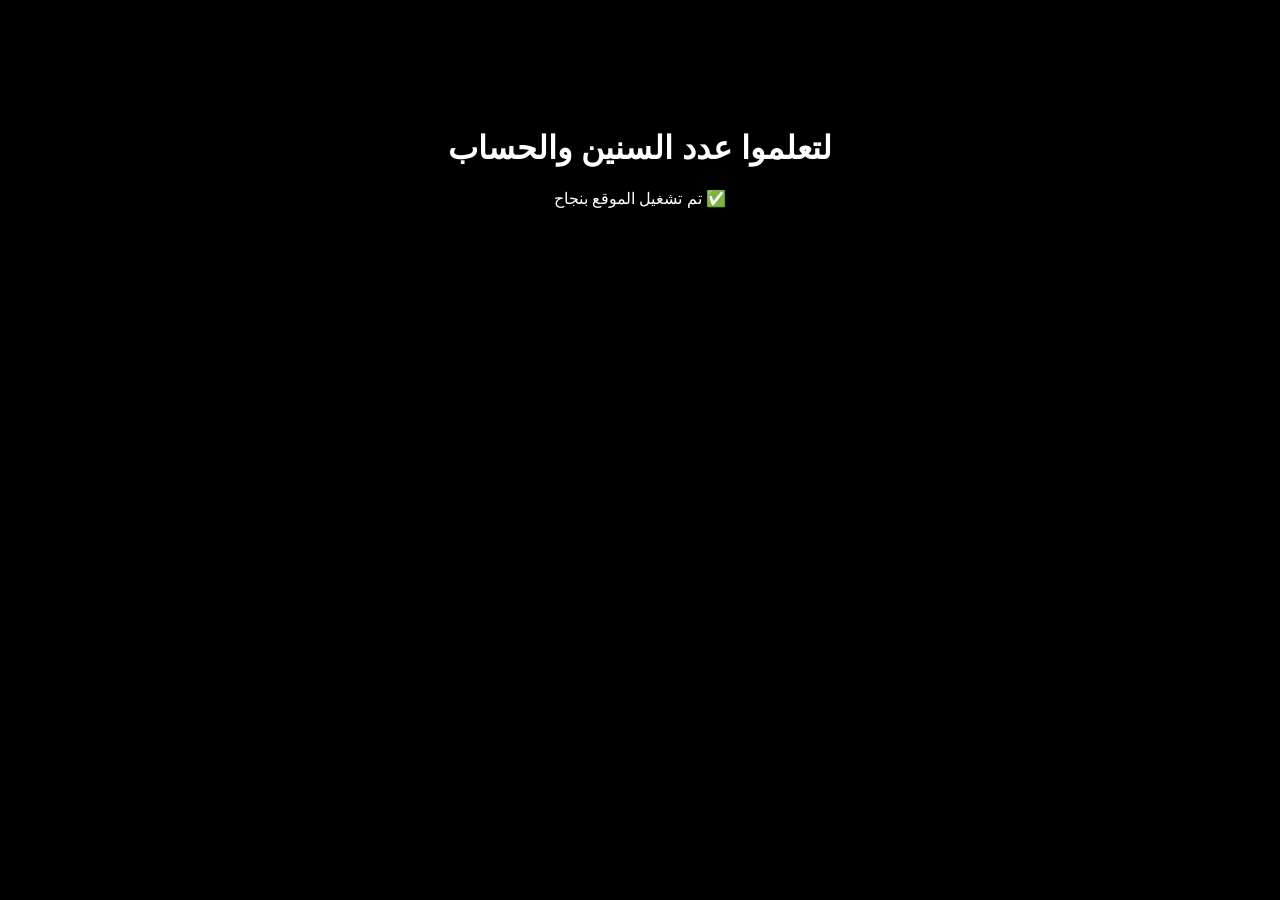
==== index.html @ b37b13e5 "Update index.html" ====
<!DOCTYPE html>
<html lang="ar">
<head>
<meta charset="UTF-8">
<title>لتعلموا عدد السنين والحساب</title>
</head>

<body style="background:black;color:white;text-align:center;padding-top:100px;font-family:Arial;">

<h1>لتعلموا عدد السنين والحساب</h1>

<p>تم تشغيل الموقع بنجاح ✅</p>

</body>
</html>
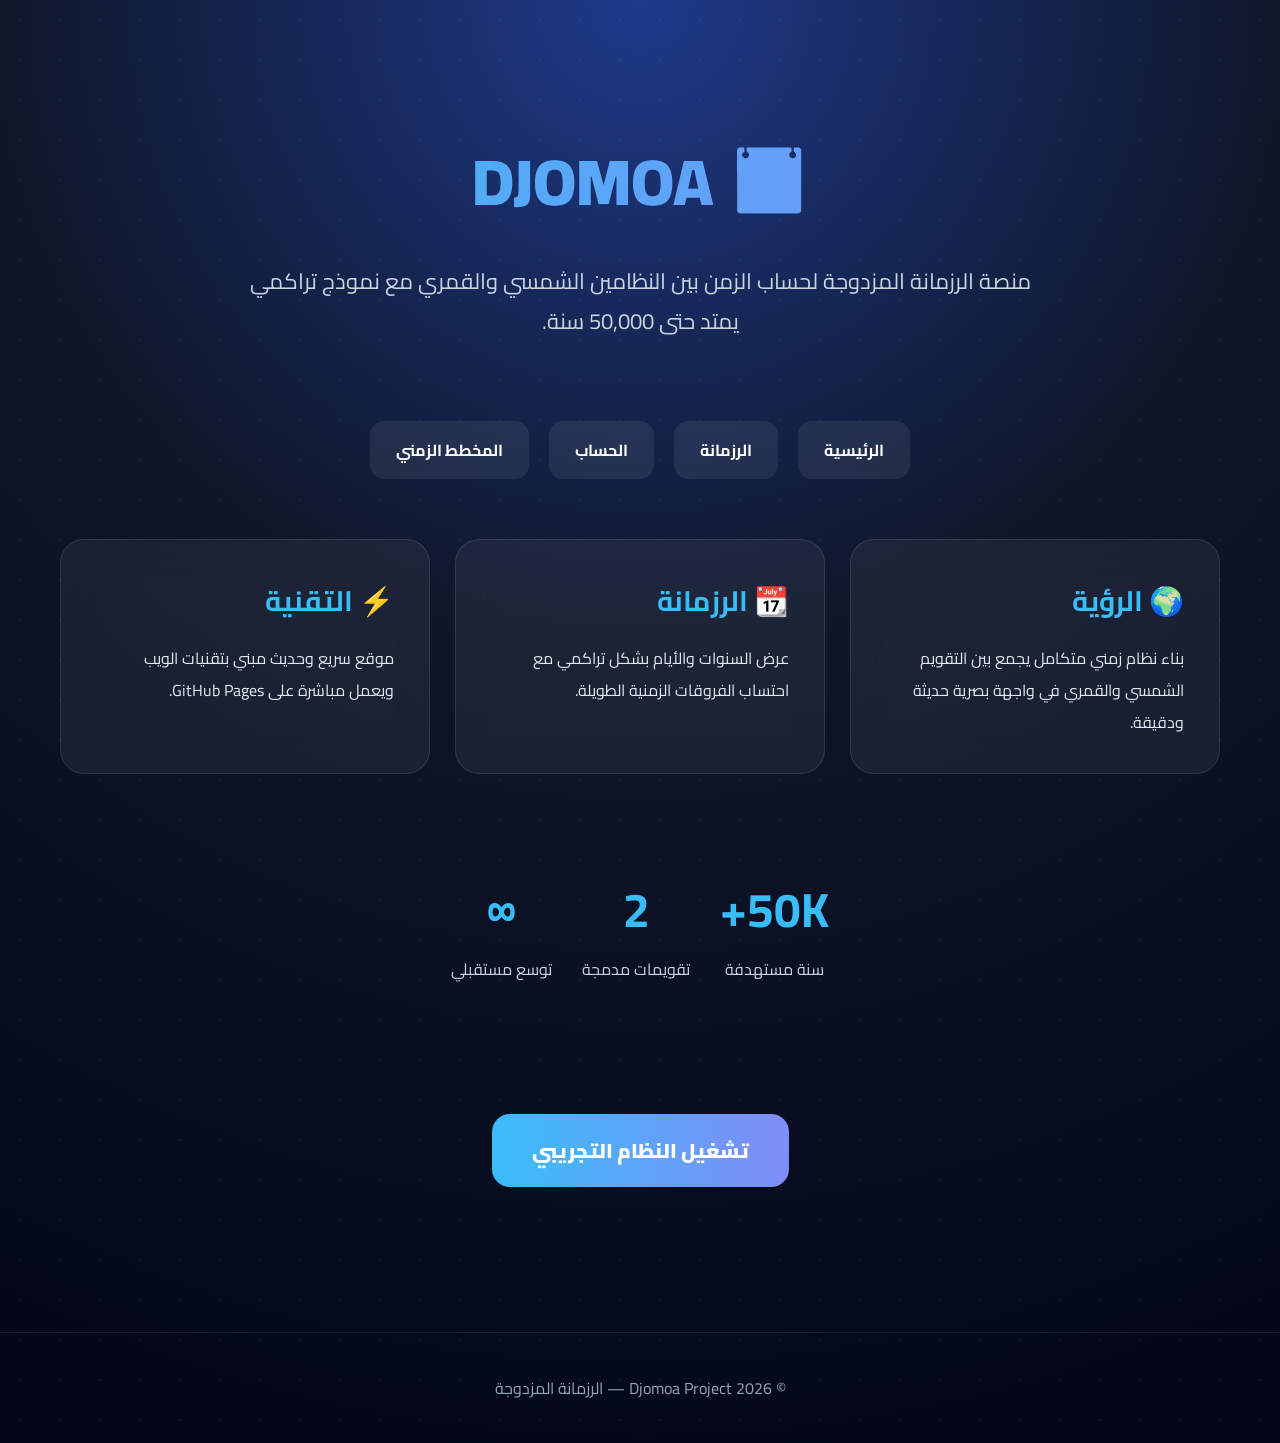
==== commit 19a486a4: "Update index.html" ====
--- a/index.html
+++ b/index.html
@@ -1,16 +1,313 @@
-
 <!DOCTYPE html>
-<html lang="ar">
+<html lang="ar" dir="rtl">
 <head>
 <meta charset="UTF-8">
-<title>لتعلموا عدد السنين والحساب</title>
+<meta name="viewport" content="width=device-width, initial-scale=1.0">
+<title>Djomoa | الرزمانة المزدوجة</title>
+
+<link rel="preconnect" href="https://fonts.googleapis.com">
+<link href="https://fonts.googleapis.com/css2?family=Cairo:wght@300;400;700;900&display=swap" rel="stylesheet">
+
+<style>
+
+*{
+margin:0;
+padding:0;
+box-sizing:border-box;
+font-family:'Cairo',sans-serif;
+}
+
+body{
+background:
+radial-gradient(circle at top,#1e3a8a 0%,#0f172a 40%,#020617 100%);
+color:white;
+overflow-x:hidden;
+min-height:100vh;
+}
+
+/* خلفية متحركة */
+
+body::before{
+content:'';
+position:fixed;
+width:200%;
+height:200%;
+background:
+radial-gradient(#38bdf8 1px, transparent 1px);
+background-size:40px 40px;
+opacity:0.08;
+animation:move 40s linear infinite;
+z-index:-1;
+}
+
+@keyframes move{
+0%{transform:translate(0,0);}
+100%{transform:translate(-300px,-300px);}
+}
+
+/* Header */
+
+header{
+padding:120px 20px 80px;
+text-align:center;
+}
+
+.logo{
+font-size:65px;
+font-weight:900;
+background:linear-gradient(90deg,#38bdf8,#818cf8);
+-webkit-background-clip:text;
+-webkit-text-fill-color:transparent;
+}
+
+.subtitle{
+margin-top:20px;
+font-size:22px;
+color:#cbd5e1;
+max-width:800px;
+margin-inline:auto;
+line-height:1.8;
+}
+
+/* Navigation */
+
+nav{
+display:flex;
+justify-content:center;
+gap:20px;
+flex-wrap:wrap;
+padding-bottom:40px;
+}
+
+nav a{
+text-decoration:none;
+color:white;
+padding:14px 26px;
+border-radius:14px;
+background:rgba(255,255,255,0.08);
+backdrop-filter:blur(12px);
+transition:0.3s;
+font-weight:700;
+}
+
+nav a:hover{
+background:#38bdf8;
+color:#0f172a;
+transform:translateY(-4px);
+}
+
+/* Hero Card */
+
+.hero{
+max-width:1200px;
+margin:auto;
+padding:20px;
+display:grid;
+grid-template-columns:repeat(auto-fit,minmax(280px,1fr));
+gap:25px;
+}
+
+.card{
+background:rgba(255,255,255,0.06);
+border:1px solid rgba(255,255,255,0.1);
+backdrop-filter:blur(18px);
+padding:35px;
+border-radius:24px;
+transition:0.4s;
+position:relative;
+overflow:hidden;
+}
+
+.card::before{
+content:'';
+position:absolute;
+top:0;
+left:-100%;
+width:100%;
+height:100%;
+background:linear-gradient(
+90deg,
+transparent,
+rgba(255,255,255,0.08),
+transparent
+);
+transition:0.8s;
+}
+
+.card:hover::before{
+left:100%;
+}
+
+.card:hover{
+transform:translateY(-8px);
+border-color:#38bdf8;
+box-shadow:0 15px 40px rgba(56,189,248,0.2);
+}
+
+.card h2{
+font-size:28px;
+margin-bottom:15px;
+color:#38bdf8;
+}
+
+.card p{
+line-height:2;
+color:#e2e8f0;
+}
+
+/* Stats */
+
+.stats{
+display:flex;
+justify-content:center;
+gap:30px;
+flex-wrap:wrap;
+padding:70px 20px;
+}
+
+.stat{
+text-align:center;
+}
+
+.stat h3{
+font-size:48px;
+color:#38bdf8;
+}
+
+.stat p{
+color:#cbd5e1;
+}
+
+/* CTA */
+
+.cta{
+text-align:center;
+padding:60px 20px;
+}
+
+.cta button{
+padding:18px 40px;
+font-size:20px;
+border:none;
+border-radius:18px;
+background:linear-gradient(90deg,#38bdf8,#818cf8);
+color:white;
+cursor:pointer;
+font-weight:900;
+transition:0.4s;
+}
+
+.cta button:hover{
+transform:scale(1.07);
+box-shadow:0 0 30px rgba(56,189,248,0.5);
+}
+
+/* Footer */
+
+footer{
+text-align:center;
+padding:40px;
+color:#94a3b8;
+margin-top:60px;
+border-top:1px solid rgba(255,255,255,0.08);
+}
+
+</style>
 </head>
 
-<body style="background:black;color:white;text-align:center;padding-top:100px;font-family:Arial;">
-
-<h1>لتعلموا عدد السنين والحساب</h1>
-
-<p>تم تشغيل الموقع بنجاح ✅</p>
-
+<body>
+
+<header>
+
+<div class="logo">
+📅 DJOMOA
+</div>
+
+<p class="subtitle">
+منصة الرزمانة المزدوجة لحساب الزمن بين النظامين الشمسي والقمري
+مع نموذج تراكمي يمتد حتى 50,000 سنة.
+</p>
+
+</header>
+
+<nav>
+<a href="#">الرئيسية</a>
+<a href="#">الرزمانة</a>
+<a href="#">الحساب</a>
+<a href="#">المخطط الزمني</a>
+</nav>
+
+<section class="hero">
+
+<div class="card">
+<h2>🌍 الرؤية</h2>
+<p>
+بناء نظام زمني متكامل يجمع بين التقويم الشمسي والقمري
+في واجهة بصرية حديثة ودقيقة.
+</p>
+</div>
+
+<div class="card">
+<h2>📆 الرزمانة</h2>
+<p>
+عرض السنوات والأيام بشكل تراكمي
+مع احتساب الفروقات الزمنية الطويلة.
+</p>
+</div>
+
+<div class="card">
+<h2>⚡ التقنية</h2>
+<p>
+موقع سريع وحديث مبني بتقنيات الويب
+ويعمل مباشرة على GitHub Pages.
+</p>
+</div>
+
+</section>
+
+<section class="stats">
+
+<div class="stat">
+<h3>50K+</h3>
+<p>سنة مستهدفة</p>
+</div>
+
+<div class="stat">
+<h3>2</h3>
+<p>تقويمات مدمجة</p>
+</div>
+
+<div class="stat">
+<h3>∞</h3>
+<p>توسع مستقبلي</p>
+</div>
+
+</section>
+
+<section class="cta">
+
+<button onclick="showMessage()">
+تشغيل النظام التجريبي
+</button>
+
+<p id="msg" style="margin-top:25px;font-size:20px;color:#38bdf8;"></p>
+
+</section>
+
+<footer>
+© 2026 Djomoa Project — الرزمانة المزدوجة
+</footer>
+
+<script>
+
+function showMessage(){
+
+document.getElementById("msg").innerHTML=
+"تم تشغيل النظام التجريبي بنجاح ✔";
+
+}
+
+</script>
+<script src="script.js"></script>
 </body>
-</html>+</html>
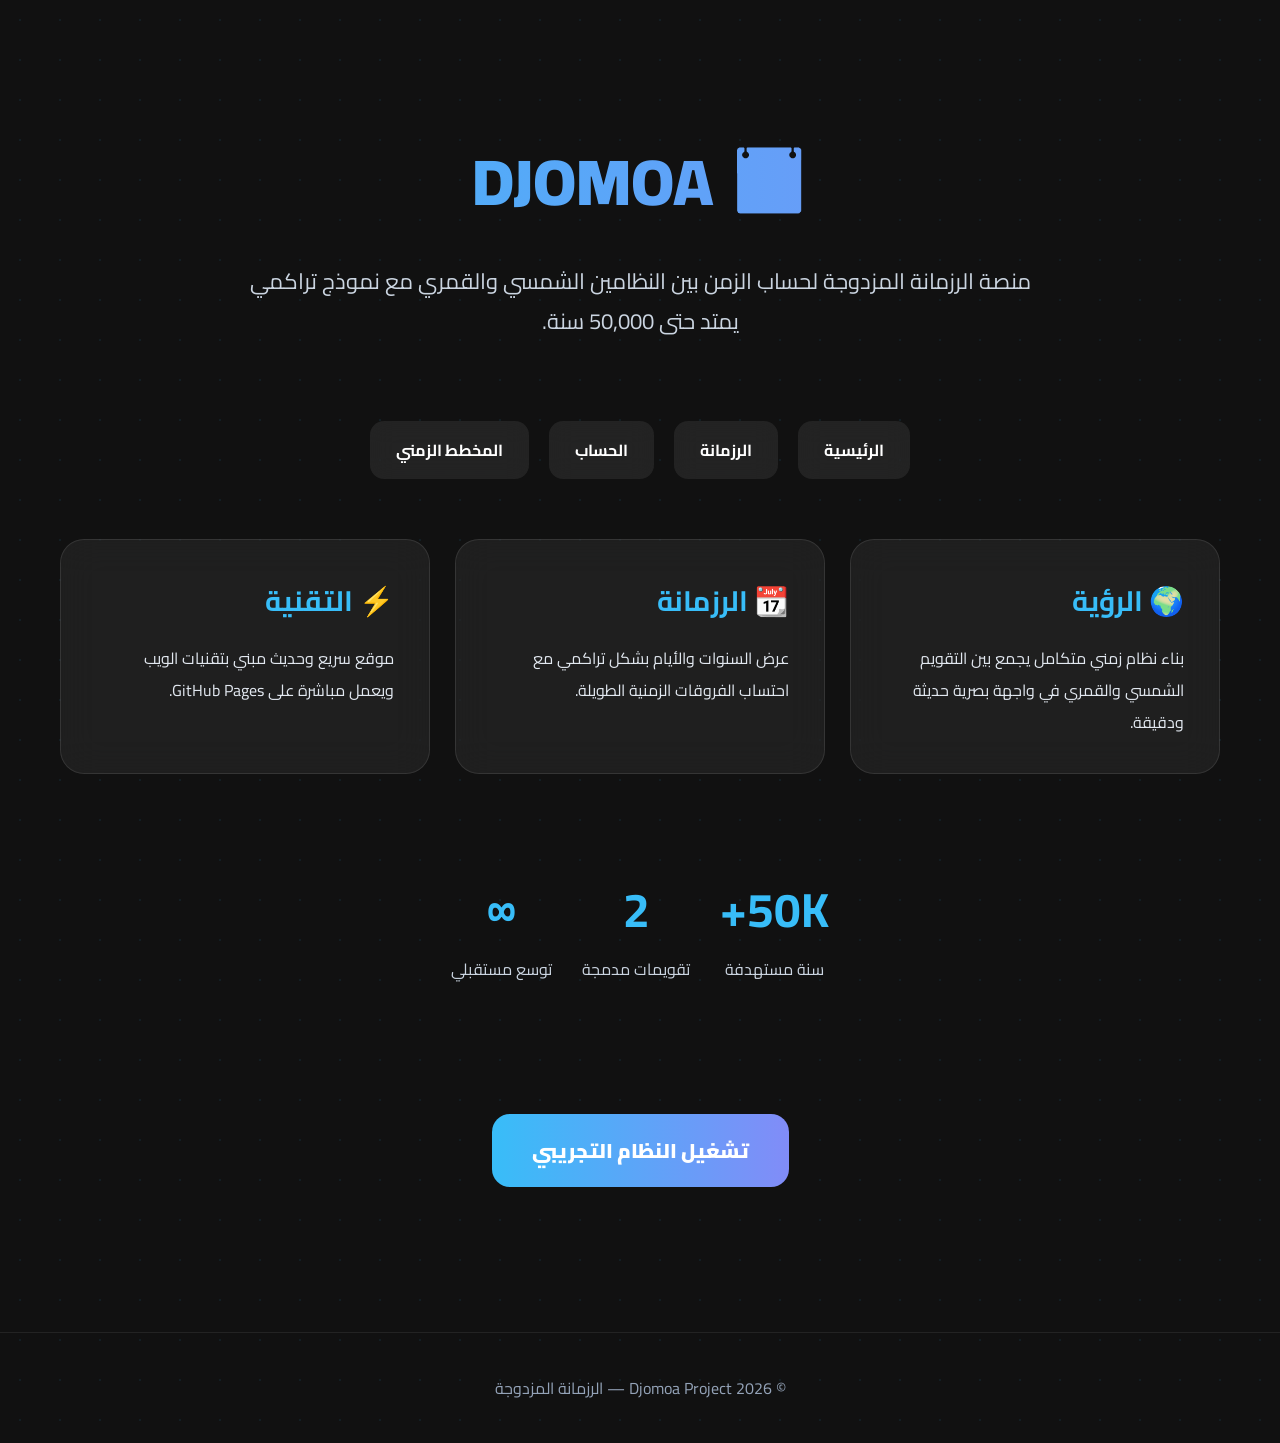
==== commit d034821f: "Update index.html" ====
--- a/index.html
+++ b/index.html
@@ -1,313 +1,271 @@
 <!DOCTYPE html>
 <html lang="ar" dir="rtl">
 <head>
-<meta charset="UTF-8">
-<meta name="viewport" content="width=device-width, initial-scale=1.0">
-<title>Djomoa | الرزمانة المزدوجة</title>
-
-<link rel="preconnect" href="https://fonts.googleapis.com">
-<link href="https://fonts.googleapis.com/css2?family=Cairo:wght@300;400;700;900&display=swap" rel="stylesheet">
-
-<style>
-
-*{
-margin:0;
-padding:0;
-box-sizing:border-box;
-font-family:'Cairo',sans-serif;
-}
-
-body{
-background:
-radial-gradient(circle at top,#1e3a8a 0%,#0f172a 40%,#020617 100%);
-color:white;
-overflow-x:hidden;
-min-height:100vh;
-}
-
-/* خلفية متحركة */
-
-body::before{
-content:'';
-position:fixed;
-width:200%;
-height:200%;
-background:
-radial-gradient(#38bdf8 1px, transparent 1px);
-background-size:40px 40px;
-opacity:0.08;
-animation:move 40s linear infinite;
-z-index:-1;
-}
-
-@keyframes move{
-0%{transform:translate(0,0);}
-100%{transform:translate(-300px,-300px);}
-}
-
-/* Header */
-
-header{
-padding:120px 20px 80px;
-text-align:center;
-}
-
-.logo{
-font-size:65px;
-font-weight:900;
-background:linear-gradient(90deg,#38bdf8,#818cf8);
--webkit-background-clip:text;
--webkit-text-fill-color:transparent;
-}
-
-.subtitle{
-margin-top:20px;
-font-size:22px;
-color:#cbd5e1;
-max-width:800px;
-margin-inline:auto;
-line-height:1.8;
-}
-
-/* Navigation */
-
-nav{
-display:flex;
-justify-content:center;
-gap:20px;
-flex-wrap:wrap;
-padding-bottom:40px;
-}
-
-nav a{
-text-decoration:none;
-color:white;
-padding:14px 26px;
-border-radius:14px;
-background:rgba(255,255,255,0.08);
-backdrop-filter:blur(12px);
-transition:0.3s;
-font-weight:700;
-}
-
-nav a:hover{
-background:#38bdf8;
-color:#0f172a;
-transform:translateY(-4px);
-}
-
-/* Hero Card */
-
-.hero{
-max-width:1200px;
-margin:auto;
-padding:20px;
-display:grid;
-grid-template-columns:repeat(auto-fit,minmax(280px,1fr));
-gap:25px;
-}
-
-.card{
-background:rgba(255,255,255,0.06);
-border:1px solid rgba(255,255,255,0.1);
-backdrop-filter:blur(18px);
-padding:35px;
-border-radius:24px;
-transition:0.4s;
-position:relative;
-overflow:hidden;
-}
-
-.card::before{
-content:'';
-position:absolute;
-top:0;
-left:-100%;
-width:100%;
-height:100%;
-background:linear-gradient(
-90deg,
-transparent,
-rgba(255,255,255,0.08),
-transparent
-);
-transition:0.8s;
-}
-
-.card:hover::before{
-left:100%;
-}
-
-.card:hover{
-transform:translateY(-8px);
-border-color:#38bdf8;
-box-shadow:0 15px 40px rgba(56,189,248,0.2);
-}
-
-.card h2{
-font-size:28px;
-margin-bottom:15px;
-color:#38bdf8;
-}
-
-.card p{
-line-height:2;
-color:#e2e8f0;
-}
-
-/* Stats */
-
-.stats{
-display:flex;
-justify-content:center;
-gap:30px;
-flex-wrap:wrap;
-padding:70px 20px;
-}
-
-.stat{
-text-align:center;
-}
-
-.stat h3{
-font-size:48px;
-color:#38bdf8;
-}
-
-.stat p{
-color:#cbd5e1;
-}
-
-/* CTA */
-
-.cta{
-text-align:center;
-padding:60px 20px;
-}
-
-.cta button{
-padding:18px 40px;
-font-size:20px;
-border:none;
-border-radius:18px;
-background:linear-gradient(90deg,#38bdf8,#818cf8);
-color:white;
-cursor:pointer;
-font-weight:900;
-transition:0.4s;
-}
-
-.cta button:hover{
-transform:scale(1.07);
-box-shadow:0 0 30px rgba(56,189,248,0.5);
-}
-
-/* Footer */
-
-footer{
-text-align:center;
-padding:40px;
-color:#94a3b8;
-margin-top:60px;
-border-top:1px solid rgba(255,255,255,0.08);
-}
-
-</style>
+    <meta charset="UTF-8">
+    <meta name="viewport" content="width=device-width, initial-scale=1.0">
+    <title>Djomoa | الرزمانة المزدوجة</title>
+
+    <link rel="stylesheet" href="style.css">
+
+    <link rel="preconnect" href="https://fonts.googleapis.com">
+    <link href="https://fonts.googleapis.com/css2?family=Cairo:wght@300;400;700;900&display=swap" rel="stylesheet">
+
+    <style>
+        * {
+            margin: 0;
+            padding: 0;
+            box-sizing: border-box;
+            font-family: 'Cairo', sans-serif;
+        }
+
+        body {
+            background: radial-gradient(circle at top, #1e3a8a 0%, #0f172a 40%, #020617 100%);
+            color: white;
+            overflow-x: hidden;
+            min-height: 100vh;
+        }
+
+        /* خلفية متحركة */
+        body::before {
+            content: '';
+            position: fixed;
+            width: 200%;
+            height: 200%;
+            background: radial-gradient(#38bdf8 1px, transparent 1px);
+            background-size: 40px 40px;
+            opacity: 0.08;
+            animation: move 40s linear infinite;
+            z-index: -1;
+        }
+
+        @keyframes move {
+            0% { transform: translate(0, 0); }
+            100% { transform: translate(-300px, -300px); }
+        }
+
+        /* Header */
+        header {
+            padding: 120px 20px 80px;
+            text-align: center;
+        }
+
+        .logo {
+            font-size: 65px;
+            font-weight: 900;
+            background: linear-gradient(90deg, #38bdf8, #818cf8);
+            -webkit-background-clip: text;
+            -webkit-text-fill-color: transparent;
+        }
+
+        .subtitle {
+            margin-top: 20px;
+            font-size: 22px;
+            color: #cbd5e1;
+            max-width: 800px;
+            margin-inline: auto;
+            line-height: 1.8;
+        }
+
+        /* Navigation */
+        nav {
+            display: flex;
+            justify-content: center;
+            gap: 20px;
+            flex-wrap: wrap;
+            padding-bottom: 40px;
+        }
+
+        nav a {
+            text-decoration: none;
+            color: white;
+            padding: 14px 26px;
+            border-radius: 14px;
+            background: rgba(255, 255, 255, 0.08);
+            backdrop-filter: blur(12px);
+            transition: 0.3s;
+            font-weight: 700;
+        }
+
+        nav a:hover {
+            background: #38bdf8;
+            color: #0f172a;
+            transform: translateY(-4px);
+        }
+
+        /* Hero Card */
+        .hero {
+            max-width: 1200px;
+            margin: auto;
+            padding: 20px;
+            display: grid;
+            grid-template-columns: repeat(auto-fit, minmax(280px, 1fr));
+            gap: 25px;
+        }
+
+        .card {
+            background: rgba(255, 255, 255, 0.06);
+            border: 1px solid rgba(255, 255, 255, 0.1);
+            backdrop-filter: blur(18px);
+            padding: 35px;
+            border-radius: 24px;
+            transition: 0.4s;
+            position: relative;
+            overflow: hidden;
+        }
+
+        .card::before {
+            content: '';
+            position: absolute;
+            top: 0;
+            left: -100%;
+            width: 100%;
+            height: 100%;
+            background: linear-gradient(90deg, transparent, rgba(255, 255, 255, 0.08), transparent);
+            transition: 0.8s;
+        }
+
+        .card:hover::before {
+            left: 100%;
+        }
+
+        .card:hover {
+            transform: translateY(-8px);
+            border-color: #38bdf8;
+            box-shadow: 0 15px 40px rgba(56, 189, 248, 0.2);
+        }
+
+        .card h2 {
+            font-size: 28px;
+            margin-bottom: 15px;
+            color: #38bdf8;
+        }
+
+        .card p {
+            line-height: 2;
+            color: #e2e8f0;
+        }
+
+        /* Stats */
+        .stats {
+            display: flex;
+            justify-content: center;
+            gap: 30px;
+            flex-wrap: wrap;
+            padding: 70px 20px;
+        }
+
+        .stat {
+            text-align: center;
+        }
+
+        .stat h3 {
+            font-size: 48px;
+            color: #38bdf8;
+        }
+
+        .stat p {
+            color: #cbd5e1;
+        }
+
+        /* CTA */
+        .cta {
+            text-align: center;
+            padding: 60px 20px;
+        }
+
+        .cta button {
+            padding: 18px 40px;
+            font-size: 20px;
+            border: none;
+            border-radius: 18px;
+            background: linear-gradient(90deg, #38bdf8, #818cf8);
+            color: white;
+            cursor: pointer;
+            font-weight: 900;
+            transition: 0.4s;
+        }
+
+        .cta button:hover {
+            transform: scale(1.07);
+            box-shadow: 0 0 30px rgba(56, 189, 248, 0.5);
+        }
+
+        /* Footer */
+        footer {
+            text-align: center;
+            padding: 40px;
+            color: #94a3b8;
+            margin-top: 60px;
+            border-top: 1px solid rgba(255, 255, 255, 0.08);
+        }
+    </style>
 </head>
 
 <body>
 
-<header>
-
-<div class="logo">
-📅 DJOMOA
-</div>
-
-<p class="subtitle">
-منصة الرزمانة المزدوجة لحساب الزمن بين النظامين الشمسي والقمري
-مع نموذج تراكمي يمتد حتى 50,000 سنة.
-</p>
-
-</header>
-
-<nav>
-<a href="#">الرئيسية</a>
-<a href="#">الرزمانة</a>
-<a href="#">الحساب</a>
-<a href="#">المخطط الزمني</a>
-</nav>
-
-<section class="hero">
-
-<div class="card">
-<h2>🌍 الرؤية</h2>
-<p>
-بناء نظام زمني متكامل يجمع بين التقويم الشمسي والقمري
-في واجهة بصرية حديثة ودقيقة.
-</p>
-</div>
-
-<div class="card">
-<h2>📆 الرزمانة</h2>
-<p>
-عرض السنوات والأيام بشكل تراكمي
-مع احتساب الفروقات الزمنية الطويلة.
-</p>
-</div>
-
-<div class="card">
-<h2>⚡ التقنية</h2>
-<p>
-موقع سريع وحديث مبني بتقنيات الويب
-ويعمل مباشرة على GitHub Pages.
-</p>
-</div>
-
-</section>
-
-<section class="stats">
-
-<div class="stat">
-<h3>50K+</h3>
-<p>سنة مستهدفة</p>
-</div>
-
-<div class="stat">
-<h3>2</h3>
-<p>تقويمات مدمجة</p>
-</div>
-
-<div class="stat">
-<h3>∞</h3>
-<p>توسع مستقبلي</p>
-</div>
-
-</section>
-
-<section class="cta">
-
-<button onclick="showMessage()">
-تشغيل النظام التجريبي
-</button>
-
-<p id="msg" style="margin-top:25px;font-size:20px;color:#38bdf8;"></p>
-
-</section>
-
-<footer>
-© 2026 Djomoa Project — الرزمانة المزدوجة
-</footer>
-
-<script>
-
-function showMessage(){
-
-document.getElementById("msg").innerHTML=
-"تم تشغيل النظام التجريبي بنجاح ✔";
-
-}
-
-</script>
-<script src="script.js"></script>
+    <header>
+        <div class="logo">📅 DJOMOA</div>
+        <p class="subtitle">
+            منصة الرزمانة المزدوجة لحساب الزمن بين النظامين الشمسي والقمري
+            مع نموذج تراكمي يمتد حتى 50,000 سنة.
+        </p>
+    </header>
+
+    <nav>
+        <a href="#">الرئيسية</a>
+        <a href="#">الرزمانة</a>
+        <a href="#">الحساب</a>
+        <a href="#">المخطط الزمني</a>
+    </nav>
+
+    <section class="hero">
+        <div class="card">
+            <h2>🌍 الرؤية</h2>
+            <p>بناء نظام زمني متكامل يجمع بين التقويم الشمسي والقمري في واجهة بصرية حديثة ودقيقة.</p>
+        </div>
+
+        <div class="card">
+            <h2>📆 الرزمانة</h2>
+            <p>عرض السنوات والأيام بشكل تراكمي مع احتساب الفروقات الزمنية الطويلة.</p>
+        </div>
+
+        <div class="card">
+            <h2>⚡ التقنية</h2>
+            <p>موقع سريع وحديث مبني بتقنيات الويب ويعمل مباشرة على GitHub Pages.</p>
+        </div>
+    </section>
+
+    <section class="stats">
+        <div class="stat">
+            <h3>50K+</h3>
+            <p>سنة مستهدفة</p>
+        </div>
+
+        <div class="stat">
+            <h3>2</h3>
+            <p>تقويمات مدمجة</p>
+        </div>
+
+        <div class="stat">
+            <h3>∞</h3>
+            <p>توسع مستقبلي</p>
+        </div>
+    </section>
+
+    <section class="cta">
+        <button onclick="showMessage()">تشغيل النظام التجريبي</button>
+        <p id="msg" style="margin-top:25px; font-size:20px; color:#38bdf8;"></p>
+    </section>
+
+    <footer>
+        © 2026 Djomoa Project — الرزمانة المزدوجة
+    </footer>
+
+    <script>
+        function showMessage(){
+            document.getElementById("msg").innerHTML = "تم تشغيل النظام التجريبي بنجاح ✔";
+        }
+    </script>
+    <script src="script.js"></script>
 </body>
 </html>
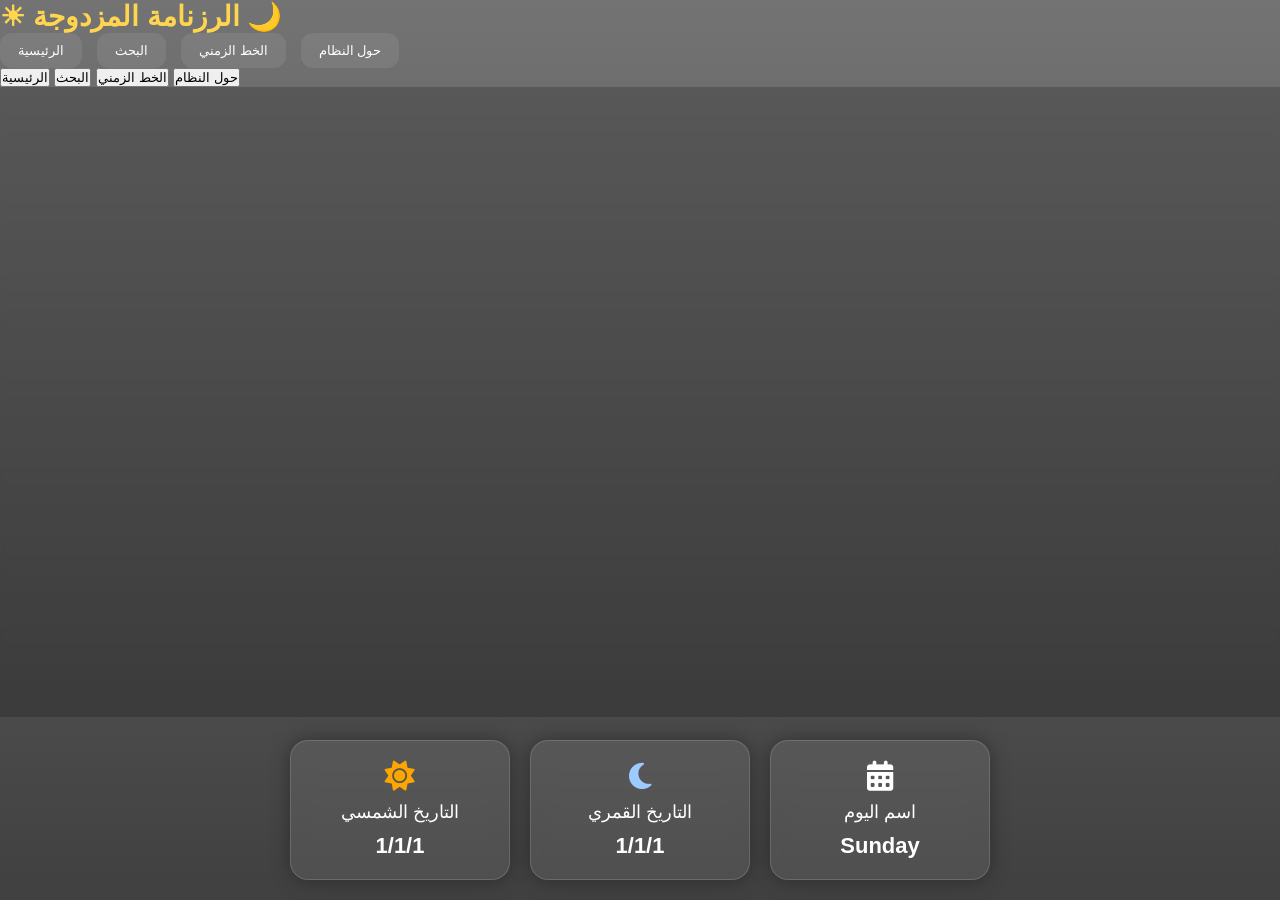
==== commit 073279ba: "Update index.html" ====
--- a/index.html
+++ b/index.html
@@ -1,271 +1,285 @@
 <!DOCTYPE html>
-<html lang="ar" dir="rtl">
+<html lang="ar">
 <head>
-    <meta charset="UTF-8">
-    <meta name="viewport" content="width=device-width, initial-scale=1.0">
-    <title>Djomoa | الرزمانة المزدوجة</title>
-
-    <link rel="stylesheet" href="style.css">
-
-    <link rel="preconnect" href="https://fonts.googleapis.com">
-    <link href="https://fonts.googleapis.com/css2?family=Cairo:wght@300;400;700;900&display=swap" rel="stylesheet">
-
-    <style>
-        * {
-            margin: 0;
-            padding: 0;
-            box-sizing: border-box;
-            font-family: 'Cairo', sans-serif;
-        }
-
-        body {
-            background: radial-gradient(circle at top, #1e3a8a 0%, #0f172a 40%, #020617 100%);
-            color: white;
-            overflow-x: hidden;
-            min-height: 100vh;
-        }
-
-        /* خلفية متحركة */
-        body::before {
-            content: '';
-            position: fixed;
-            width: 200%;
-            height: 200%;
-            background: radial-gradient(#38bdf8 1px, transparent 1px);
-            background-size: 40px 40px;
-            opacity: 0.08;
-            animation: move 40s linear infinite;
-            z-index: -1;
-        }
-
-        @keyframes move {
-            0% { transform: translate(0, 0); }
-            100% { transform: translate(-300px, -300px); }
-        }
-
-        /* Header */
-        header {
-            padding: 120px 20px 80px;
-            text-align: center;
-        }
-
-        .logo {
-            font-size: 65px;
-            font-weight: 900;
-            background: linear-gradient(90deg, #38bdf8, #818cf8);
-            -webkit-background-clip: text;
-            -webkit-text-fill-color: transparent;
-        }
-
-        .subtitle {
-            margin-top: 20px;
-            font-size: 22px;
-            color: #cbd5e1;
-            max-width: 800px;
-            margin-inline: auto;
-            line-height: 1.8;
-        }
-
-        /* Navigation */
-        nav {
-            display: flex;
-            justify-content: center;
-            gap: 20px;
-            flex-wrap: wrap;
-            padding-bottom: 40px;
-        }
-
-        nav a {
-            text-decoration: none;
-            color: white;
-            padding: 14px 26px;
-            border-radius: 14px;
-            background: rgba(255, 255, 255, 0.08);
-            backdrop-filter: blur(12px);
-            transition: 0.3s;
-            font-weight: 700;
-        }
-
-        nav a:hover {
-            background: #38bdf8;
-            color: #0f172a;
-            transform: translateY(-4px);
-        }
-
-        /* Hero Card */
-        .hero {
-            max-width: 1200px;
-            margin: auto;
-            padding: 20px;
-            display: grid;
-            grid-template-columns: repeat(auto-fit, minmax(280px, 1fr));
-            gap: 25px;
-        }
-
-        .card {
-            background: rgba(255, 255, 255, 0.06);
-            border: 1px solid rgba(255, 255, 255, 0.1);
-            backdrop-filter: blur(18px);
-            padding: 35px;
-            border-radius: 24px;
-            transition: 0.4s;
-            position: relative;
-            overflow: hidden;
-        }
-
-        .card::before {
-            content: '';
-            position: absolute;
-            top: 0;
-            left: -100%;
-            width: 100%;
-            height: 100%;
-            background: linear-gradient(90deg, transparent, rgba(255, 255, 255, 0.08), transparent);
-            transition: 0.8s;
-        }
-
-        .card:hover::before {
-            left: 100%;
-        }
-
-        .card:hover {
-            transform: translateY(-8px);
-            border-color: #38bdf8;
-            box-shadow: 0 15px 40px rgba(56, 189, 248, 0.2);
-        }
-
-        .card h2 {
-            font-size: 28px;
-            margin-bottom: 15px;
-            color: #38bdf8;
-        }
-
-        .card p {
-            line-height: 2;
-            color: #e2e8f0;
-        }
-
-        /* Stats */
-        .stats {
-            display: flex;
-            justify-content: center;
-            gap: 30px;
-            flex-wrap: wrap;
-            padding: 70px 20px;
-        }
-
-        .stat {
-            text-align: center;
-        }
-
-        .stat h3 {
-            font-size: 48px;
-            color: #38bdf8;
-        }
-
-        .stat p {
-            color: #cbd5e1;
-        }
-
-        /* CTA */
-        .cta {
-            text-align: center;
-            padding: 60px 20px;
-        }
-
-        .cta button {
-            padding: 18px 40px;
-            font-size: 20px;
-            border: none;
-            border-radius: 18px;
-            background: linear-gradient(90deg, #38bdf8, #818cf8);
-            color: white;
-            cursor: pointer;
-            font-weight: 900;
-            transition: 0.4s;
-        }
-
-        .cta button:hover {
-            transform: scale(1.07);
-            box-shadow: 0 0 30px rgba(56, 189, 248, 0.5);
-        }
-
-        /* Footer */
-        footer {
-            text-align: center;
-            padding: 40px;
-            color: #94a3b8;
-            margin-top: 60px;
-            border-top: 1px solid rgba(255, 255, 255, 0.08);
-        }
-    </style>
+<meta charset="UTF-8">
+<meta name="viewport" content="width=device-width, initial-scale=1.0">
+
+<title>الرزنامة المزدوجة</title>
+
+<link rel="stylesheet"
+href="https://cdnjs.cloudflare.com/ajax/libs/font-awesome/6.5.1/css/all.min.css">
+
+<style>
+
+*{
+    margin:0;
+    padding:0;
+    box-sizing:border-box;
+}
+
+body{
+    font-family:Arial;
+    overflow:hidden;
+    color:white;
+
+    background:
+    linear-gradient(rgba(0,0,0,0.55),
+    rgba(0,0,0,0.75)),
+
+    url("https://images.unsplash.com/photo-1532693322450-2cb5c511067d?q=80&w=1920");
+
+    background-size:cover;
+    background-position:center;
+    background-attachment:fixed;
+}
+
+#canvas{
+    width:100vw;
+    height:70vh;
+    display:block;
+
+    background:rgba(0,0,0,0.2);
+
+    backdrop-filter:blur(3px);
+}<section id="homePage" class="page active"></section>
+
+<section id="searchPage" class="page">
+  <div class="searchBox">
+    <h2>البحث عن تاريخ</h2>
+
+    <input type="number" id="yearInput" placeholder="السنة">
+    <input type="number" id="monthInput" placeholder="الشهر">
+    <input type="number" id="dayInput" placeholder="اليوم">
+
+    <button onclick="searchDate()">بحث</button>
+  </div>
+</section>
+
+<section id="timelinePage" class="page">
+  <h2 class="pageTitle">الخط الزمني</h2>
+</section>
+
+<section id="aboutPage" class="page">
+  <div class="aboutBox">
+    <h2>حول النظام</h2>
+    <p>هذا المشروع يمثل نظام رزنامة مزدوجة شمسي وقمري مستقل يمتد حتى 50,000 سنة.</p>
+  </div>
+</section>
+
+header{
+    width:100%;
+    padding:20px;
+
+    position:absolute;
+    top:0;
+
+    display:flex;
+    justify-content:space-between;
+    align-items:center;
+
+    background:rgba(0,0,0,0.25);
+
+    backdrop-filter:blur(10px);
+}
+
+.logo{
+    font-size:28px;
+    font-weight:bold;
+
+    color:#ffd54f;
+}
+
+.menu{
+    display:flex;
+    gap:15px;
+}
+
+.menu button{
+    padding:10px 18px;
+
+    border:none;
+    border-radius:12px;
+
+    background:rgba(255,255,255,0.08);
+
+    color:white;
+
+    cursor:pointer;
+
+    transition:0.3s;
+}
+
+.menu button:hover{
+    background:rgba(255,255,255,0.18);
+
+    transform:translateY(-2px);
+}
+
+#panel{
+
+    position:absolute;
+
+    bottom:20px;
+
+    width:100%;
+
+    display:flex;
+
+    justify-content:center;
+
+    gap:20px;
+
+    flex-wrap:wrap;
+}
+
+.card{
+
+    min-width:220px;
+
+    padding:20px;
+
+    border-radius:18px;
+
+    background:rgba(255,255,255,0.08);
+
+    border:1px solid rgba(255,255,255,0.15);
+
+    backdrop-filter:blur(10px);
+
+    text-align:center;
+
+    transition:0.3s;
+
+    box-shadow:
+    0 0 20px rgba(0,0,0,0.35);
+}
+
+.card:hover{
+
+    transform:translateY(-5px)
+    scale(1.03);
+
+    background:rgba(255,255,255,0.12);
+}
+
+.card i{
+
+    font-size:30px;
+
+    margin-bottom:10px;
+
+    display:block;
+}
+
+.fa-sun{
+    color:orange;
+}
+
+.fa-moon{
+    color:#9ecbff;
+}
+
+.fa-calendar-days{
+    color:white;
+}
+
+.title{
+    font-size:18px;
+    margin-bottom:10px;
+}
+
+.value{
+    font-size:22px;
+    font-weight:bold;
+}
+
+</style>
 </head>
 
 <body>
 
-    <header>
-        <div class="logo">📅 DJOMOA</div>
-        <p class="subtitle">
-            منصة الرزمانة المزدوجة لحساب الزمن بين النظامين الشمسي والقمري
-            مع نموذج تراكمي يمتد حتى 50,000 سنة.
-        </p>
-    </header>
-
-    <nav>
-        <a href="#">الرئيسية</a>
-        <a href="#">الرزمانة</a>
-        <a href="#">الحساب</a>
-        <a href="#">المخطط الزمني</a>
-    </nav>
-
-    <section class="hero">
-        <div class="card">
-            <h2>🌍 الرؤية</h2>
-            <p>بناء نظام زمني متكامل يجمع بين التقويم الشمسي والقمري في واجهة بصرية حديثة ودقيقة.</p>
-        </div>
-
-        <div class="card">
-            <h2>📆 الرزمانة</h2>
-            <p>عرض السنوات والأيام بشكل تراكمي مع احتساب الفروقات الزمنية الطويلة.</p>
-        </div>
-
-        <div class="card">
-            <h2>⚡ التقنية</h2>
-            <p>موقع سريع وحديث مبني بتقنيات الويب ويعمل مباشرة على GitHub Pages.</p>
-        </div>
-    </section>
-
-    <section class="stats">
-        <div class="stat">
-            <h3>50K+</h3>
-            <p>سنة مستهدفة</p>
-        </div>
-
-        <div class="stat">
-            <h3>2</h3>
-            <p>تقويمات مدمجة</p>
-        </div>
-
-        <div class="stat">
-            <h3>∞</h3>
-            <p>توسع مستقبلي</p>
-        </div>
-    </section>
-
-    <section class="cta">
-        <button onclick="showMessage()">تشغيل النظام التجريبي</button>
-        <p id="msg" style="margin-top:25px; font-size:20px; color:#38bdf8;"></p>
-    </section>
-
-    <footer>
-        © 2026 Djomoa Project — الرزمانة المزدوجة
-    </footer>
-
-    <script>
-        function showMessage(){
-            document.getElementById("msg").innerHTML = "تم تشغيل النظام التجريبي بنجاح ✔";
-        }
-    </script>
-    <script src="script.js"></script>
+<header>
+
+<div class="logo">
+☀ الرزنامة المزدوجة 🌙
+</div>
+
+<div class="menu">
+
+<button onclick="showPage('homePage')">
+الرئيسية
+</button>
+
+<button onclick="showPage('searchPage')">
+البحث
+</button>
+
+<button onclick="showPage('timelinePage')">
+الخط الزمني
+</button>
+
+<button onclick="showPage('aboutPage')">
+حول النظام
+</button>
+
+</div>
+
+<button>الرئيسية</button>
+
+<button>البحث</button>
+
+<button>الخط الزمني</button>
+
+<button>حول النظام</button>
+
+</div>
+
+</header>
+
+<canvas id="canvas"></canvas>
+
+<div id="panel">
+
+<div class="card">
+
+<i class="fa-solid fa-sun"></i>
+
+<div class="title">التاريخ الشمسي</div>
+
+<div class="value" id="solarText">
+1/1/1
+</div>
+
+</div>
+
+<div class="card">
+
+<i class="fa-solid fa-moon"></i>
+
+<div class="title">التاريخ القمري</div>
+
+<div class="value" id="lunarText">
+1/1/1
+</div>
+
+</div>
+
+<div class="card">
+
+<i class="fa-solid fa-calendar-days"></i>
+
+<div class="title">اسم اليوم</div>
+
+<div class="value" id="weekText">
+Sunday
+</div>
+
+</div>
+
+</div>
+
+<script src="engine.js"></script>
+<script src="timeline.js"></script>
+
 </body>
 </html>
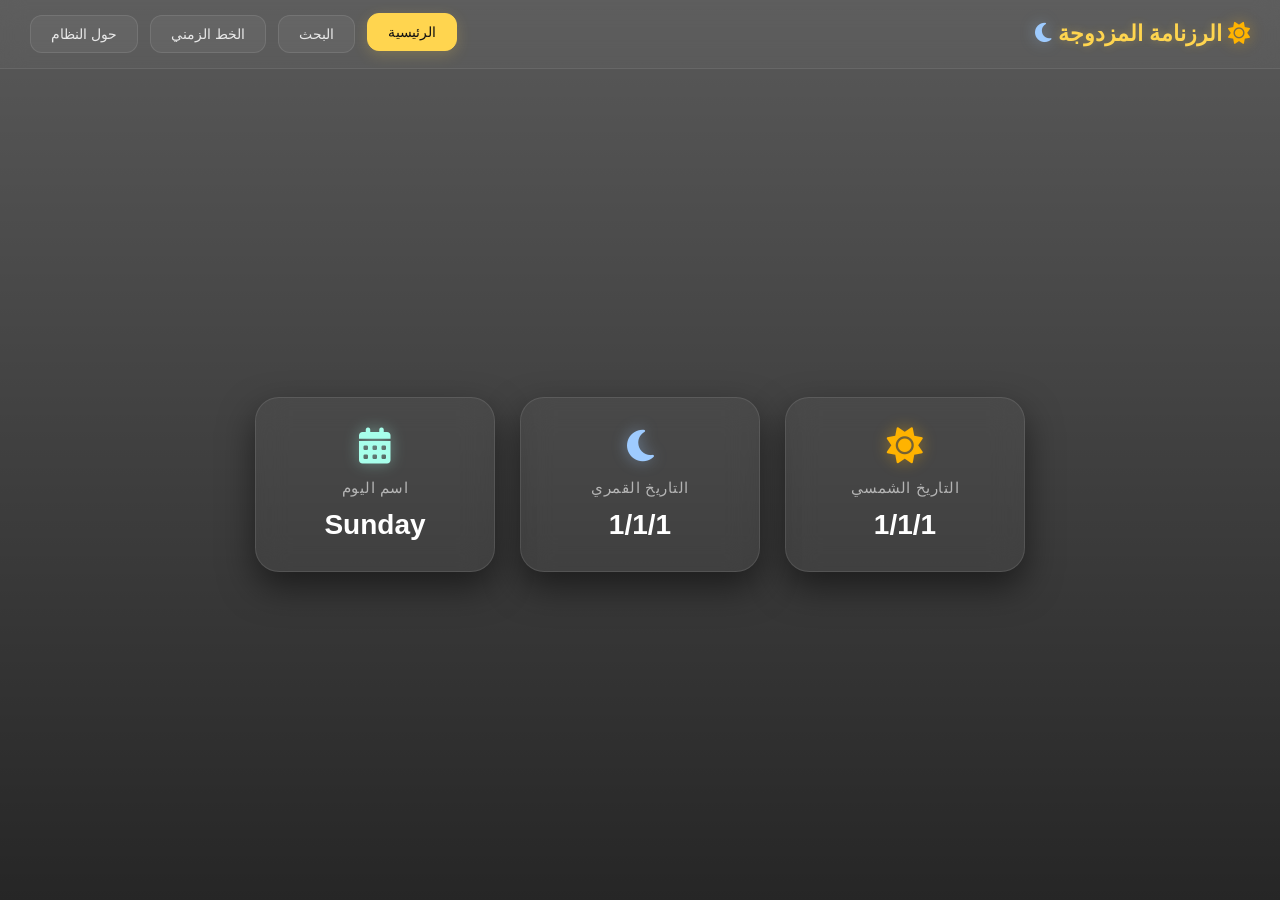
==== commit c87039a7: "Update index.html" ====
--- a/index.html
+++ b/index.html
@@ -1,285 +1,328 @@
 <!DOCTYPE html>
-<html lang="ar">
+<html lang="ar" dir="rtl">
 <head>
-<meta charset="UTF-8">
-<meta name="viewport" content="width=device-width, initial-scale=1.0">
-
-<title>الرزنامة المزدوجة</title>
-
-<link rel="stylesheet"
-href="https://cdnjs.cloudflare.com/ajax/libs/font-awesome/6.5.1/css/all.min.css">
-
-<style>
-
-*{
-    margin:0;
-    padding:0;
-    box-sizing:border-box;
-}
-
-body{
-    font-family:Arial;
-    overflow:hidden;
-    color:white;
-
-    background:
-    linear-gradient(rgba(0,0,0,0.55),
-    rgba(0,0,0,0.75)),
-
-    url("https://images.unsplash.com/photo-1532693322450-2cb5c511067d?q=80&w=1920");
-
-    background-size:cover;
-    background-position:center;
-    background-attachment:fixed;
-}
-
-#canvas{
-    width:100vw;
-    height:70vh;
-    display:block;
-
-    background:rgba(0,0,0,0.2);
-
-    backdrop-filter:blur(3px);
-}<section id="homePage" class="page active"></section>
-
-<section id="searchPage" class="page">
-  <div class="searchBox">
-    <h2>البحث عن تاريخ</h2>
-
-    <input type="number" id="yearInput" placeholder="السنة">
-    <input type="number" id="monthInput" placeholder="الشهر">
-    <input type="number" id="dayInput" placeholder="اليوم">
-
-    <button onclick="searchDate()">بحث</button>
-  </div>
-</section>
-
-<section id="timelinePage" class="page">
-  <h2 class="pageTitle">الخط الزمني</h2>
-</section>
-
-<section id="aboutPage" class="page">
-  <div class="aboutBox">
-    <h2>حول النظام</h2>
-    <p>هذا المشروع يمثل نظام رزنامة مزدوجة شمسي وقمري مستقل يمتد حتى 50,000 سنة.</p>
-  </div>
-</section>
-
-header{
-    width:100%;
-    padding:20px;
-
-    position:absolute;
-    top:0;
-
-    display:flex;
-    justify-content:space-between;
-    align-items:center;
-
-    background:rgba(0,0,0,0.25);
-
-    backdrop-filter:blur(10px);
-}
-
-.logo{
-    font-size:28px;
-    font-weight:bold;
-
-    color:#ffd54f;
-}
-
-.menu{
-    display:flex;
-    gap:15px;
-}
-
-.menu button{
-    padding:10px 18px;
-
-    border:none;
-    border-radius:12px;
-
-    background:rgba(255,255,255,0.08);
-
-    color:white;
-
-    cursor:pointer;
-
-    transition:0.3s;
-}
-
-.menu button:hover{
-    background:rgba(255,255,255,0.18);
-
-    transform:translateY(-2px);
-}
-
-#panel{
-
-    position:absolute;
-
-    bottom:20px;
-
-    width:100%;
-
-    display:flex;
-
-    justify-content:center;
-
-    gap:20px;
-
-    flex-wrap:wrap;
-}
-
-.card{
-
-    min-width:220px;
-
-    padding:20px;
-
-    border-radius:18px;
-
-    background:rgba(255,255,255,0.08);
-
-    border:1px solid rgba(255,255,255,0.15);
-
-    backdrop-filter:blur(10px);
-
-    text-align:center;
-
-    transition:0.3s;
-
-    box-shadow:
-    0 0 20px rgba(0,0,0,0.35);
-}
-
-.card:hover{
-
-    transform:translateY(-5px)
-    scale(1.03);
-
-    background:rgba(255,255,255,0.12);
-}
-
-.card i{
-
-    font-size:30px;
-
-    margin-bottom:10px;
-
-    display:block;
-}
-
-.fa-sun{
-    color:orange;
-}
-
-.fa-moon{
-    color:#9ecbff;
-}
-
-.fa-calendar-days{
-    color:white;
-}
-
-.title{
-    font-size:18px;
-    margin-bottom:10px;
-}
-
-.value{
-    font-size:22px;
-    font-weight:bold;
-}
-
-</style>
+    <meta charset="UTF-8">
+    <meta name="viewport" content="width=device-width, initial-scale=1.0">
+    <title>الرزنامة المزدوجة</title>
+    
+    <link rel="stylesheet" href="https://cdnjs.cloudflare.com/ajax/libs/font-awesome/6.5.1/css/all.min.css">
+
+    <style>
+        /* إعدادات عامة وتصفير الهوامش */
+        * {
+            margin: 0;
+            padding: 0;
+            box-sizing: border-box;
+            font-family: 'Segoe UI', Tahoma, Geneva, Verdana, sans-serif;
+        }
+
+        body {
+            overflow: hidden;
+            color: white;
+            background: linear-gradient(rgba(0,0,0,0.65), rgba(0,0,0,0.85)),
+                        url("https://images.unsplash.com/photo-1532693322450-2cb5c511067d?q=80&w=1920");
+            background-size: cover;
+            background-position: center;
+            background-attachment: fixed;
+            height: 100vh;
+            display: flex;
+            flex-direction: column;
+        }
+
+        /* شريط التنقل العلوي */
+        header {
+            width: 100%;
+            padding: 15px 30px;
+            display: flex;
+            justify-content: space-between;
+            align-items: center;
+            background: rgba(255, 255, 255, 0.03);
+            backdrop-filter: blur(12px);
+            -webkit-backdrop-filter: blur(12px);
+            border-bottom: 1px solid rgba(255, 255, 255, 0.08);
+            z-index: 10;
+        }
+
+        .logo {
+            font-size: 22px;
+            font-weight: bold;
+            color: #ffd54f;
+            text-shadow: 0 0 10px rgba(255, 213, 79, 0.3);
+        }
+
+        .menu {
+            display: flex;
+            gap: 12px;
+        }
+
+        .menu button {
+            padding: 10px 20px;
+            border: 1px solid rgba(255, 255, 255, 0.1);
+            border-radius: 12px;
+            background: rgba(255, 255, 255, 0.05);
+            color: rgba(255, 255, 255, 0.85);
+            font-size: 14px;
+            font-weight: 500;
+            cursor: pointer;
+            transition: all 0.3s ease;
+        }
+
+        .menu button:hover, .menu button.active-btn {
+            background: #ffd54f;
+            color: #111;
+            border-color: #ffd54f;
+            box-shadow: 0 4px 15px rgba(255, 213, 79, 0.2);
+            transform: translateY(-2px);
+        }
+
+        /* منطقة محتوى الصفحات والكانفاس */
+        .main-container {
+            position: relative;
+            flex: 1;
+            width: 100%;
+        }
+
+        #canvas {
+            position: absolute;
+            top: 0;
+            left: 0;
+            width: 100%;
+            height: 100%;
+            z-index: 1;
+            pointer-events: none; /* للسماح بالضغط على العناصر تحته */
+        }
+
+        /* نظام الصفحات */
+        .page {
+            position: absolute;
+            top: 0;
+            left: 0;
+            width: 100%;
+            height: 100%;
+            display: none; /* مخفية افتراضياً */
+            justify-content: center;
+            align-items: center;
+            z-index: 2;
+            padding: 20px;
+            animation: fadeIn 0.5s ease forwards;
+        }
+
+        .page.active {
+            display: flex;
+        }
+
+        @keyframes fadeIn {
+            from { opacity: 0; transform: scale(0.98); }
+            to { opacity: 1; transform: scale(1); }
+        }
+
+        /* لوحة التحكم الرئيسية (البطاقات) */
+        #panel {
+            display: flex;
+            justify-content: center;
+            gap: 25px;
+            flex-wrap: wrap;
+            width: 100%;
+            max-width: 1000px;
+        }
+
+        .card {
+            min-width: 240px;
+            padding: 30px 20px;
+            border-radius: 24px;
+            background: rgba(255, 255, 255, 0.04);
+            border: 1px solid rgba(255, 255, 255, 0.1);
+            backdrop-filter: blur(16px);
+            -webkit-backdrop-filter: blur(16px);
+            text-align: center;
+            transition: all 0.4s cubic-bezier(0.165, 0.84, 0.44, 1);
+            box-shadow: 0 15px 35px rgba(0,0,0,0.5);
+        }
+
+        .card:hover {
+            transform: translateY(-8px);
+            background: rgba(255, 255, 255, 0.08);
+            border-color: rgba(255, 255, 255, 0.25);
+            box-shadow: 0 20px 40px rgba(0,0,0,0.6);
+        }
+
+        .card i {
+            font-size: 36px;
+            margin-bottom: 15px;
+            display: block;
+        }
+
+        .fa-sun { color: #ffb300; text-shadow: 0 0 15px rgba(255,179,0,0.4); }
+        .fa-moon { color: #9ecbff; text-shadow: 0 0 15px rgba(158,203,255,0.4); }
+        .fa-calendar-days { color: #a7ffeb; text-shadow: 0 0 15px rgba(167,255,235,0.4); }
+
+        .title {
+            font-size: 15px;
+            color: rgba(255, 255, 255, 0.6);
+            margin-bottom: 12px;
+            letter-spacing: 0.5px;
+        }
+
+        .value {
+            font-size: 28px;
+            font-weight: bold;
+            color: #ffffff;
+        }
+
+        /* تنسيق صناديق الصفحات الأخرى */
+        .searchBox, .aboutBox, .timelineBox {
+            background: rgba(255, 255, 255, 0.04);
+            border: 1px solid rgba(255, 255, 255, 0.1);
+            backdrop-filter: blur(20px);
+            -webkit-backdrop-filter: blur(20px);
+            padding: 40px;
+            border-radius: 24px;
+            text-align: center;
+            max-width: 500px;
+            width: 100%;
+            box-shadow: 0 20px 40px rgba(0,0,0,0.5);
+        }
+
+        h2 {
+            color: #ffd54f;
+            margin-bottom: 20px;
+            font-size: 24px;
+        }
+
+        /* المدخلات والأزرار لصفحة البحث */
+        .searchBox input {
+            width: 100%;
+            padding: 12px;
+            margin-bottom: 15px;
+            border: 1px solid rgba(255, 255, 255, 0.15);
+            border-radius: 10px;
+            background: rgba(0, 0, 0, 0.3);
+            color: white;
+            font-size: 16px;
+            text-align: center;
+            outline: none;
+            transition: 0.3s;
+        }
+
+        .searchBox input:focus {
+            border-color: #ffd54f;
+            box-shadow: 0 0 10px rgba(255, 213, 79, 0.2);
+        }
+
+        .searchBox button {
+            width: 100%;
+            padding: 12px;
+            border: none;
+            border-radius: 10px;
+            background: #ffd54f;
+            color: #111;
+            font-size: 16px;
+            font-weight: bold;
+            cursor: pointer;
+            transition: 0.3s;
+        }
+
+        .searchBox button:hover {
+            background: #ffe082;
+            transform: translateY(-2px);
+        }
+
+        .aboutBox p {
+            font-size: 16px;
+            line-height: 1.8;
+            color: rgba(255, 255, 255, 0.8);
+        }
+    </style>
 </head>
-
 <body>
 
-<header>
-
-<div class="logo">
-☀ الرزنامة المزدوجة 🌙
-</div>
-
-<div class="menu">
-
-<button onclick="showPage('homePage')">
-الرئيسية
-</button>
-
-<button onclick="showPage('searchPage')">
-البحث
-</button>
-
-<button onclick="showPage('timelinePage')">
-الخط الزمني
-</button>
-
-<button onclick="showPage('aboutPage')">
-حول النظام
-</button>
-
-</div>
-
-<button>الرئيسية</button>
-
-<button>البحث</button>
-
-<button>الخط الزمني</button>
-
-<button>حول النظام</button>
-
-</div>
-
-</header>
-
-<canvas id="canvas"></canvas>
-
-<div id="panel">
-
-<div class="card">
-
-<i class="fa-solid fa-sun"></i>
-
-<div class="title">التاريخ الشمسي</div>
-
-<div class="value" id="solarText">
-1/1/1
-</div>
-
-</div>
-
-<div class="card">
-
-<i class="fa-solid fa-moon"></i>
-
-<div class="title">التاريخ القمري</div>
-
-<div class="value" id="lunarText">
-1/1/1
-</div>
-
-</div>
-
-<div class="card">
-
-<i class="fa-solid fa-calendar-days"></i>
-
-<div class="title">اسم اليوم</div>
-
-<div class="value" id="weekText">
-Sunday
-</div>
-
-</div>
-
-</div>
-
-<script src="engine.js"></script>
-<script src="timeline.js"></script>
+    <header>
+        <div class="logo">
+            <i class="fa-solid fa-sun"></i> الرزنامة المزدوجة <i class="fa-solid fa-moon"></i>
+        </div>
+        <div class="menu">
+            <button onclick="showPage('homePage', this)" class="active-btn">الرئيسية</button>
+            <button onclick="showPage('searchPage', this)">البحث</button>
+            <button onclick="showPage('timelinePage', this)">الخط الزمني</button>
+            <button onclick="showPage('aboutPage', this)">حول النظام</button>
+        </div>
+    </header>
+
+    <div class="main-container">
+        
+        <canvas id="canvas"></canvas>
+
+        <section id="homePage" class="page active">
+            <div id="panel">
+                <div class="card">
+                    <i class="fa-solid fa-sun"></i>
+                    <div class="title">التاريخ الشمسي</div>
+                    <div class="value" id="solarText">1/1/1</div>
+                </div>
+
+                <div class="card">
+                    <i class="fa-solid fa-moon"></i>
+                    <div class="title">التاريخ القمري</div>
+                    <div class="value" id="lunarText">1/1/1</div>
+                </div>
+
+                <div class="card">
+                    <i class="fa-solid fa-calendar-days"></i>
+                    <div class="title">اسم اليوم</div>
+                    <div class="value" id="weekText">Sunday</div>
+                </div>
+            </div>
+        </section>
+
+        <section id="searchPage" class="page">
+            <div class="searchBox">
+                <h2><i class="fa-solid fa-magnifying-glass"></i> البحث عن تاريخ</h2>
+                <input type="number" id="yearInput" placeholder="السنة">
+                <input type="number" id="monthInput" placeholder="الشهر">
+                <input type="number" id="dayInput" placeholder="اليوم">
+                <button onclick="searchDate()">بحث مرن</button>
+            </div>
+        </section>
+
+        <section id="timelinePage" class="page">
+            <div class="timelineBox">
+                <h2><i class="fa-solid fa-timeline"></i> الخط الزمني</h2>
+                <p>محتوى الخط الزمني والأحداث الفلكية والتقويمية ستظهر هنا.</p>
+            </div>
+        </section>
+
+        <section id="aboutPage" class="page">
+            <div class="aboutBox">
+                <h2><i class="fa-solid fa-circle-info"></i> حول النظام</h2>
+                <p>مشروع متطور يمثل نظام رزنامة مزدوجة (شمسي وقمري مستقل)، مصمم بمعادلات وخوارزميات دقيقة لحساب الفروقات الزمنية بدقة متناهية تمتد حتى 50,000 سنة.</p>
+            </div>
+        </section>
+
+    </div>
+
+    <script>
+        function showPage(pageId, buttonElement) {
+            // إخفاء كل الصفحات
+            const pages = document.querySelectorAll('.page');
+            pages.forEach(page => page.classList.remove('active'));
+
+            // إظهار الصفحة المطلوبة
+            const selectedPage = document.getElementById(pageId);
+            if(selectedPage) {
+                selectedPage.classList.add('active');
+            }
+
+            // تحديث تصميم الزر النشط
+            const buttons = document.querySelectorAll('.menu button');
+            buttons.forEach(btn => btn.classList.remove('active-btn'));
+            if(buttonElement) {
+                buttonElement.classList.add('active-btn');
+            }
+        }
+    </script>
+
+    <script src="engine.js"></script>
+    <script src="timeline.js"></script>
 
 </body>
 </html>
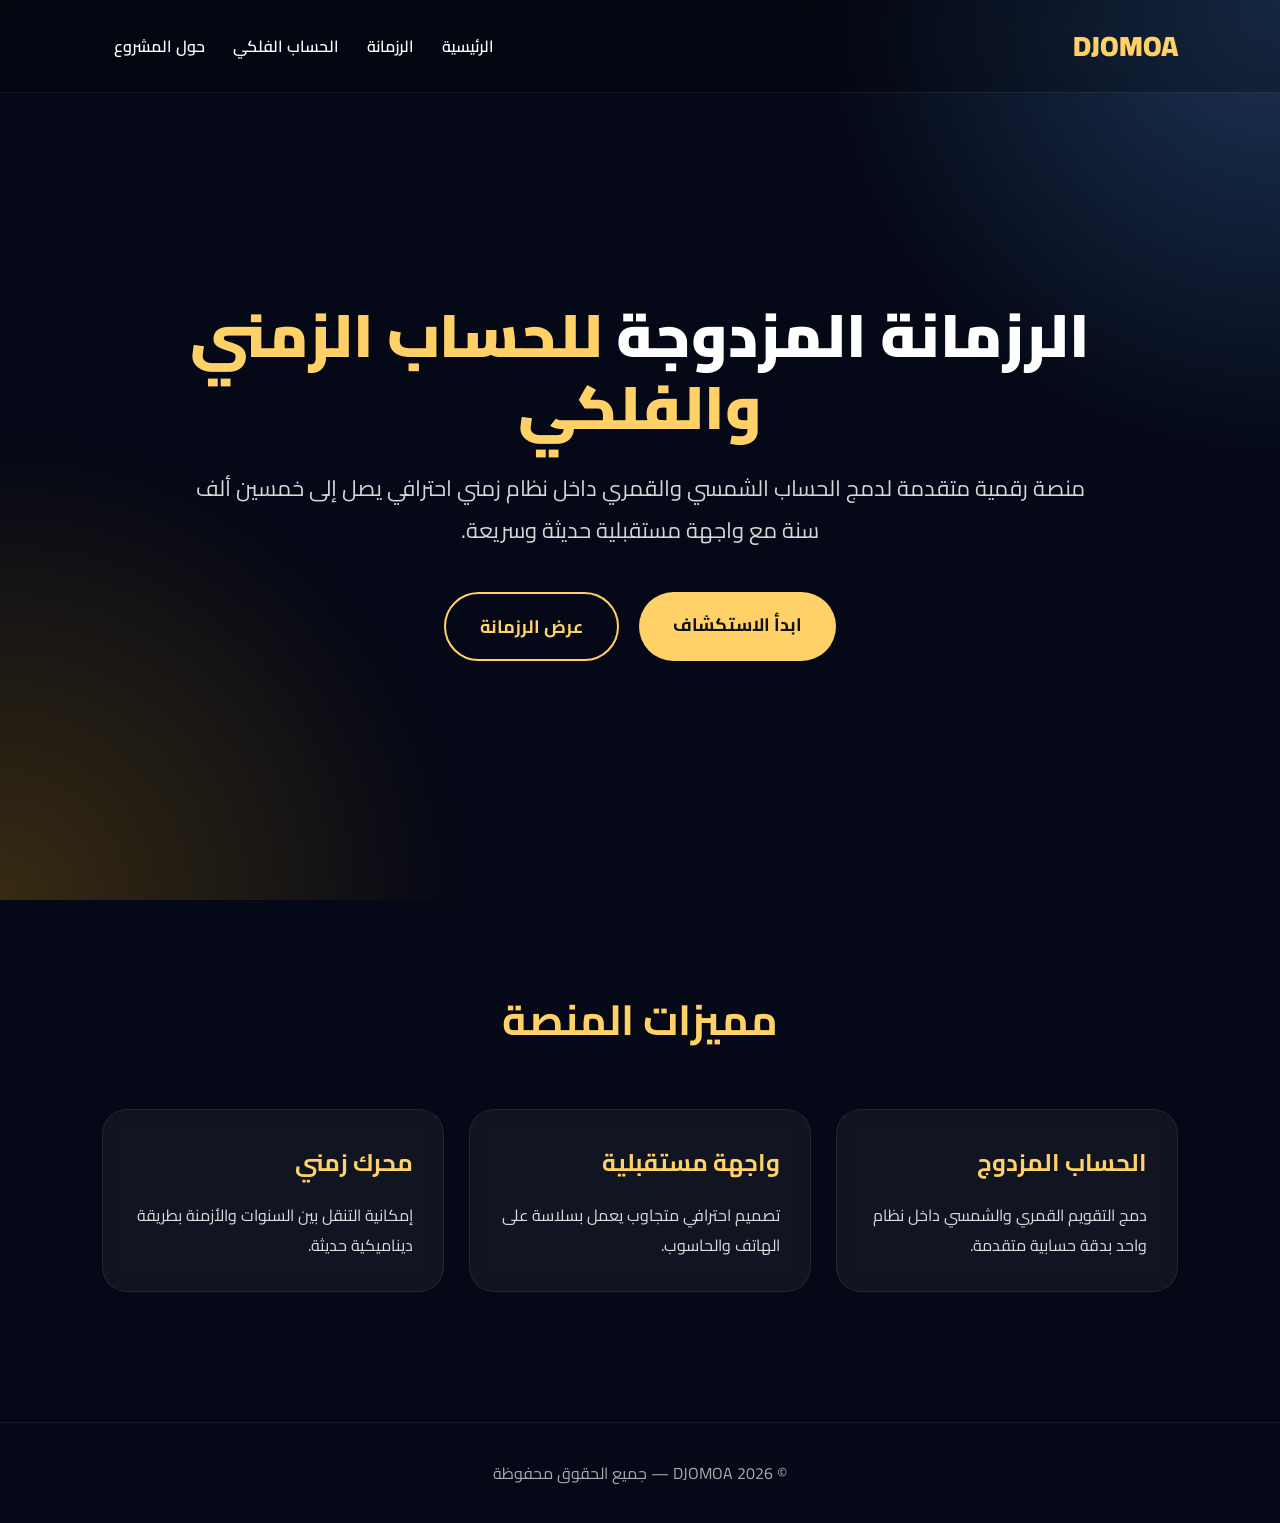
==== commit 20f73cc0: "Update index.html" ====
--- a/index.html
+++ b/index.html
@@ -1,328 +1,320 @@
 <!DOCTYPE html>
 <html lang="ar" dir="rtl">
 <head>
-    <meta charset="UTF-8">
-    <meta name="viewport" content="width=device-width, initial-scale=1.0">
-    <title>الرزنامة المزدوجة</title>
-    
-    <link rel="stylesheet" href="https://cdnjs.cloudflare.com/ajax/libs/font-awesome/6.5.1/css/all.min.css">
-
-    <style>
-        /* إعدادات عامة وتصفير الهوامش */
-        * {
-            margin: 0;
-            padding: 0;
-            box-sizing: border-box;
-            font-family: 'Segoe UI', Tahoma, Geneva, Verdana, sans-serif;
-        }
-
-        body {
-            overflow: hidden;
-            color: white;
-            background: linear-gradient(rgba(0,0,0,0.65), rgba(0,0,0,0.85)),
-                        url("https://images.unsplash.com/photo-1532693322450-2cb5c511067d?q=80&w=1920");
-            background-size: cover;
-            background-position: center;
-            background-attachment: fixed;
-            height: 100vh;
-            display: flex;
-            flex-direction: column;
-        }
-
-        /* شريط التنقل العلوي */
-        header {
-            width: 100%;
-            padding: 15px 30px;
-            display: flex;
-            justify-content: space-between;
-            align-items: center;
-            background: rgba(255, 255, 255, 0.03);
-            backdrop-filter: blur(12px);
-            -webkit-backdrop-filter: blur(12px);
-            border-bottom: 1px solid rgba(255, 255, 255, 0.08);
-            z-index: 10;
-        }
-
-        .logo {
-            font-size: 22px;
-            font-weight: bold;
-            color: #ffd54f;
-            text-shadow: 0 0 10px rgba(255, 213, 79, 0.3);
-        }
-
-        .menu {
-            display: flex;
-            gap: 12px;
-        }
-
-        .menu button {
-            padding: 10px 20px;
-            border: 1px solid rgba(255, 255, 255, 0.1);
-            border-radius: 12px;
-            background: rgba(255, 255, 255, 0.05);
-            color: rgba(255, 255, 255, 0.85);
-            font-size: 14px;
-            font-weight: 500;
-            cursor: pointer;
-            transition: all 0.3s ease;
-        }
-
-        .menu button:hover, .menu button.active-btn {
-            background: #ffd54f;
-            color: #111;
-            border-color: #ffd54f;
-            box-shadow: 0 4px 15px rgba(255, 213, 79, 0.2);
-            transform: translateY(-2px);
-        }
-
-        /* منطقة محتوى الصفحات والكانفاس */
-        .main-container {
-            position: relative;
-            flex: 1;
-            width: 100%;
-        }
-
-        #canvas {
-            position: absolute;
-            top: 0;
-            left: 0;
-            width: 100%;
-            height: 100%;
-            z-index: 1;
-            pointer-events: none; /* للسماح بالضغط على العناصر تحته */
-        }
-
-        /* نظام الصفحات */
-        .page {
-            position: absolute;
-            top: 0;
-            left: 0;
-            width: 100%;
-            height: 100%;
-            display: none; /* مخفية افتراضياً */
-            justify-content: center;
-            align-items: center;
-            z-index: 2;
-            padding: 20px;
-            animation: fadeIn 0.5s ease forwards;
-        }
-
-        .page.active {
-            display: flex;
-        }
-
-        @keyframes fadeIn {
-            from { opacity: 0; transform: scale(0.98); }
-            to { opacity: 1; transform: scale(1); }
-        }
-
-        /* لوحة التحكم الرئيسية (البطاقات) */
-        #panel {
-            display: flex;
-            justify-content: center;
-            gap: 25px;
-            flex-wrap: wrap;
-            width: 100%;
-            max-width: 1000px;
-        }
-
-        .card {
-            min-width: 240px;
-            padding: 30px 20px;
-            border-radius: 24px;
-            background: rgba(255, 255, 255, 0.04);
-            border: 1px solid rgba(255, 255, 255, 0.1);
-            backdrop-filter: blur(16px);
-            -webkit-backdrop-filter: blur(16px);
-            text-align: center;
-            transition: all 0.4s cubic-bezier(0.165, 0.84, 0.44, 1);
-            box-shadow: 0 15px 35px rgba(0,0,0,0.5);
-        }
-
-        .card:hover {
-            transform: translateY(-8px);
-            background: rgba(255, 255, 255, 0.08);
-            border-color: rgba(255, 255, 255, 0.25);
-            box-shadow: 0 20px 40px rgba(0,0,0,0.6);
-        }
-
-        .card i {
-            font-size: 36px;
-            margin-bottom: 15px;
-            display: block;
-        }
-
-        .fa-sun { color: #ffb300; text-shadow: 0 0 15px rgba(255,179,0,0.4); }
-        .fa-moon { color: #9ecbff; text-shadow: 0 0 15px rgba(158,203,255,0.4); }
-        .fa-calendar-days { color: #a7ffeb; text-shadow: 0 0 15px rgba(167,255,235,0.4); }
-
-        .title {
-            font-size: 15px;
-            color: rgba(255, 255, 255, 0.6);
-            margin-bottom: 12px;
-            letter-spacing: 0.5px;
-        }
-
-        .value {
-            font-size: 28px;
-            font-weight: bold;
-            color: #ffffff;
-        }
-
-        /* تنسيق صناديق الصفحات الأخرى */
-        .searchBox, .aboutBox, .timelineBox {
-            background: rgba(255, 255, 255, 0.04);
-            border: 1px solid rgba(255, 255, 255, 0.1);
-            backdrop-filter: blur(20px);
-            -webkit-backdrop-filter: blur(20px);
-            padding: 40px;
-            border-radius: 24px;
-            text-align: center;
-            max-width: 500px;
-            width: 100%;
-            box-shadow: 0 20px 40px rgba(0,0,0,0.5);
-        }
-
-        h2 {
-            color: #ffd54f;
-            margin-bottom: 20px;
-            font-size: 24px;
-        }
-
-        /* المدخلات والأزرار لصفحة البحث */
-        .searchBox input {
-            width: 100%;
-            padding: 12px;
-            margin-bottom: 15px;
-            border: 1px solid rgba(255, 255, 255, 0.15);
-            border-radius: 10px;
-            background: rgba(0, 0, 0, 0.3);
-            color: white;
-            font-size: 16px;
-            text-align: center;
-            outline: none;
-            transition: 0.3s;
-        }
-
-        .searchBox input:focus {
-            border-color: #ffd54f;
-            box-shadow: 0 0 10px rgba(255, 213, 79, 0.2);
-        }
-
-        .searchBox button {
-            width: 100%;
-            padding: 12px;
-            border: none;
-            border-radius: 10px;
-            background: #ffd54f;
-            color: #111;
-            font-size: 16px;
-            font-weight: bold;
-            cursor: pointer;
-            transition: 0.3s;
-        }
-
-        .searchBox button:hover {
-            background: #ffe082;
-            transform: translateY(-2px);
-        }
-
-        .aboutBox p {
-            font-size: 16px;
-            line-height: 1.8;
-            color: rgba(255, 255, 255, 0.8);
-        }
-    </style>
+<meta charset="UTF-8" />
+<meta name="viewport" content="width=device-width, initial-scale=1.0"/>
+
+<title>Djomoa | الرزمانة المزدوجة</title>
+
+<link href="https://fonts.googleapis.com/css2?family=Cairo:wght@300;400;600;700;900&display=swap" rel="stylesheet">
+
+<style>
+
+*{
+    margin:0;
+    padding:0;
+    box-sizing:border-box;
+    font-family:'Cairo',sans-serif;
+}
+
+body{
+    background:#050816;
+    color:white;
+    overflow-x:hidden;
+}
+
+/* خلفية متحركة */
+
+body::before{
+    content:"";
+    position:fixed;
+    width:100%;
+    height:100%;
+    background:
+    radial-gradient(circle at top right,#1d3557 0%,transparent 30%),
+    radial-gradient(circle at bottom left,#ffb70333 0%,transparent 30%);
+    z-index:-2;
+}
+
+.stars{
+    position:fixed;
+    width:100%;
+    height:100%;
+    background:url('https://www.transparenttextures.com/patterns/stardust.png');
+    opacity:0.25;
+    z-index:-1;
+}
+
+/* الهيدر */
+
+header{
+    width:100%;
+    padding:20px 8%;
+    display:flex;
+    justify-content:space-between;
+    align-items:center;
+    position:fixed;
+    top:0;
+    left:0;
+    backdrop-filter:blur(10px);
+    background:rgba(0,0,0,0.25);
+    border-bottom:1px solid rgba(255,255,255,0.08);
+    z-index:1000;
+}
+
+.logo{
+    font-size:28px;
+    font-weight:900;
+    color:#ffd166;
+}
+
+nav a{
+    color:white;
+    text-decoration:none;
+    margin:0 12px;
+    transition:0.3s;
+    font-weight:600;
+}
+
+nav a:hover{
+    color:#ffd166;
+}
+
+/* القسم الرئيسي */
+
+.hero{
+    min-height:100vh;
+    display:flex;
+    align-items:center;
+    justify-content:center;
+    text-align:center;
+    padding:120px 20px 60px;
+}
+
+.hero-content{
+    max-width:900px;
+}
+
+.hero h1{
+    font-size:60px;
+    line-height:1.2;
+    margin-bottom:25px;
+    font-weight:900;
+}
+
+.hero h1 span{
+    color:#ffd166;
+}
+
+.hero p{
+    font-size:22px;
+    color:#d6d6d6;
+    line-height:1.9;
+    margin-bottom:40px;
+}
+
+/* الازرار */
+
+.buttons{
+    display:flex;
+    justify-content:center;
+    gap:20px;
+    flex-wrap:wrap;
+}
+
+.btn{
+    padding:16px 34px;
+    border-radius:50px;
+    text-decoration:none;
+    font-size:18px;
+    font-weight:700;
+    transition:0.3s;
+}
+
+.btn-main{
+    background:#ffd166;
+    color:#111;
+}
+
+.btn-main:hover{
+    transform:translateY(-4px);
+    box-shadow:0 10px 25px rgba(255,209,102,0.4);
+}
+
+.btn-second{
+    border:2px solid #ffd166;
+    color:#ffd166;
+}
+
+.btn-second:hover{
+    background:#ffd166;
+    color:#111;
+}
+
+/* البطاقات */
+
+.features{
+    padding:80px 8%;
+}
+
+.section-title{
+    text-align:center;
+    font-size:42px;
+    margin-bottom:50px;
+    color:#ffd166;
+}
+
+.cards{
+    display:grid;
+    grid-template-columns:repeat(auto-fit,minmax(250px,1fr));
+    gap:25px;
+}
+
+.card{
+    background:rgba(255,255,255,0.05);
+    border:1px solid rgba(255,255,255,0.08);
+    border-radius:25px;
+    padding:30px;
+    transition:0.3s;
+    backdrop-filter:blur(10px);
+}
+
+.card:hover{
+    transform:translateY(-8px);
+    border-color:#ffd166;
+}
+
+.card h3{
+    margin-bottom:15px;
+    font-size:24px;
+    color:#ffd166;
+}
+
+.card p{
+    line-height:1.9;
+    color:#ddd;
+}
+
+/* الفوتر */
+
+footer{
+    text-align:center;
+    padding:35px;
+    margin-top:50px;
+    border-top:1px solid rgba(255,255,255,0.08);
+    color:#aaa;
+}
+
+/* الهاتف */
+
+@media(max-width:768px){
+
+    .hero h1{
+        font-size:38px;
+    }
+
+    .hero p{
+        font-size:18px;
+    }
+
+    nav{
+        display:none;
+    }
+
+}
+
+</style>
 </head>
+
 <body>
 
-    <header>
-        <div class="logo">
-            <i class="fa-solid fa-sun"></i> الرزنامة المزدوجة <i class="fa-solid fa-moon"></i>
-        </div>
-        <div class="menu">
-            <button onclick="showPage('homePage', this)" class="active-btn">الرئيسية</button>
-            <button onclick="showPage('searchPage', this)">البحث</button>
-            <button onclick="showPage('timelinePage', this)">الخط الزمني</button>
-            <button onclick="showPage('aboutPage', this)">حول النظام</button>
-        </div>
-    </header>
-
-    <div class="main-container">
-        
-        <canvas id="canvas"></canvas>
-
-        <section id="homePage" class="page active">
-            <div id="panel">
-                <div class="card">
-                    <i class="fa-solid fa-sun"></i>
-                    <div class="title">التاريخ الشمسي</div>
-                    <div class="value" id="solarText">1/1/1</div>
-                </div>
-
-                <div class="card">
-                    <i class="fa-solid fa-moon"></i>
-                    <div class="title">التاريخ القمري</div>
-                    <div class="value" id="lunarText">1/1/1</div>
-                </div>
-
-                <div class="card">
-                    <i class="fa-solid fa-calendar-days"></i>
-                    <div class="title">اسم اليوم</div>
-                    <div class="value" id="weekText">Sunday</div>
-                </div>
-            </div>
-        </section>
-
-        <section id="searchPage" class="page">
-            <div class="searchBox">
-                <h2><i class="fa-solid fa-magnifying-glass"></i> البحث عن تاريخ</h2>
-                <input type="number" id="yearInput" placeholder="السنة">
-                <input type="number" id="monthInput" placeholder="الشهر">
-                <input type="number" id="dayInput" placeholder="اليوم">
-                <button onclick="searchDate()">بحث مرن</button>
-            </div>
-        </section>
-
-        <section id="timelinePage" class="page">
-            <div class="timelineBox">
-                <h2><i class="fa-solid fa-timeline"></i> الخط الزمني</h2>
-                <p>محتوى الخط الزمني والأحداث الفلكية والتقويمية ستظهر هنا.</p>
-            </div>
-        </section>
-
-        <section id="aboutPage" class="page">
-            <div class="aboutBox">
-                <h2><i class="fa-solid fa-circle-info"></i> حول النظام</h2>
-                <p>مشروع متطور يمثل نظام رزنامة مزدوجة (شمسي وقمري مستقل)، مصمم بمعادلات وخوارزميات دقيقة لحساب الفروقات الزمنية بدقة متناهية تمتد حتى 50,000 سنة.</p>
-            </div>
-        </section>
-
-    </div>
-
-    <script>
-        function showPage(pageId, buttonElement) {
-            // إخفاء كل الصفحات
-            const pages = document.querySelectorAll('.page');
-            pages.forEach(page => page.classList.remove('active'));
-
-            // إظهار الصفحة المطلوبة
-            const selectedPage = document.getElementById(pageId);
-            if(selectedPage) {
-                selectedPage.classList.add('active');
-            }
-
-            // تحديث تصميم الزر النشط
-            const buttons = document.querySelectorAll('.menu button');
-            buttons.forEach(btn => btn.classList.remove('active-btn'));
-            if(buttonElement) {
-                buttonElement.classList.add('active-btn');
-            }
-        }
-    </script>
-
-    <script src="engine.js"></script>
-    <script src="timeline.js"></script>
+<div class="stars"></div>
+
+<header>
+
+<div class="logo">DJOMOA</div>
+
+<nav>
+<a href="#">الرئيسية</a>
+<a href="#">الرزمانة</a>
+<a href="#">الحساب الفلكي</a>
+<a href="#">حول المشروع</a>
+</nav>
+
+</header>
+
+<section class="hero">
+
+<div class="hero-content">
+
+<h1>
+الرزمانة المزدوجة
+<span>للحساب الزمني والفلكي</span>
+</h1>
+
+<p>
+منصة رقمية متقدمة لدمج الحساب الشمسي والقمري
+داخل نظام زمني احترافي يصل إلى خمسين ألف سنة
+مع واجهة مستقبلية حديثة وسريعة.
+</p>
+
+<div class="buttons">
+
+<a href="#" class="btn btn-main">
+ابدأ الاستكشاف
+</a>
+
+<a href="#" class="btn btn-second">
+عرض الرزمانة
+</a>
+
+</div>
+
+</div>
+
+</section>
+
+<section class="features">
+
+<h2 class="section-title">
+مميزات المنصة
+</h2>
+
+<div class="cards">
+
+<div class="card">
+<h3>الحساب المزدوج</h3>
+<p>
+دمج التقويم القمري والشمسي داخل نظام واحد
+بدقة حسابية متقدمة.
+</p>
+</div>
+
+<div class="card">
+<h3>واجهة مستقبلية</h3>
+<p>
+تصميم احترافي متجاوب يعمل بسلاسة
+على الهاتف والحاسوب.
+</p>
+</div>
+
+<div class="card">
+<h3>محرك زمني</h3>
+<p>
+إمكانية التنقل بين السنوات والأزمنة
+بطريقة ديناميكية حديثة.
+</p>
+</div>
+
+</div>
+
+</section>
+
+<footer>
+
+© 2026 DJOMOA — جميع الحقوق محفوظة
+
+</footer>
 
 </body>
-</html>
+</html>
